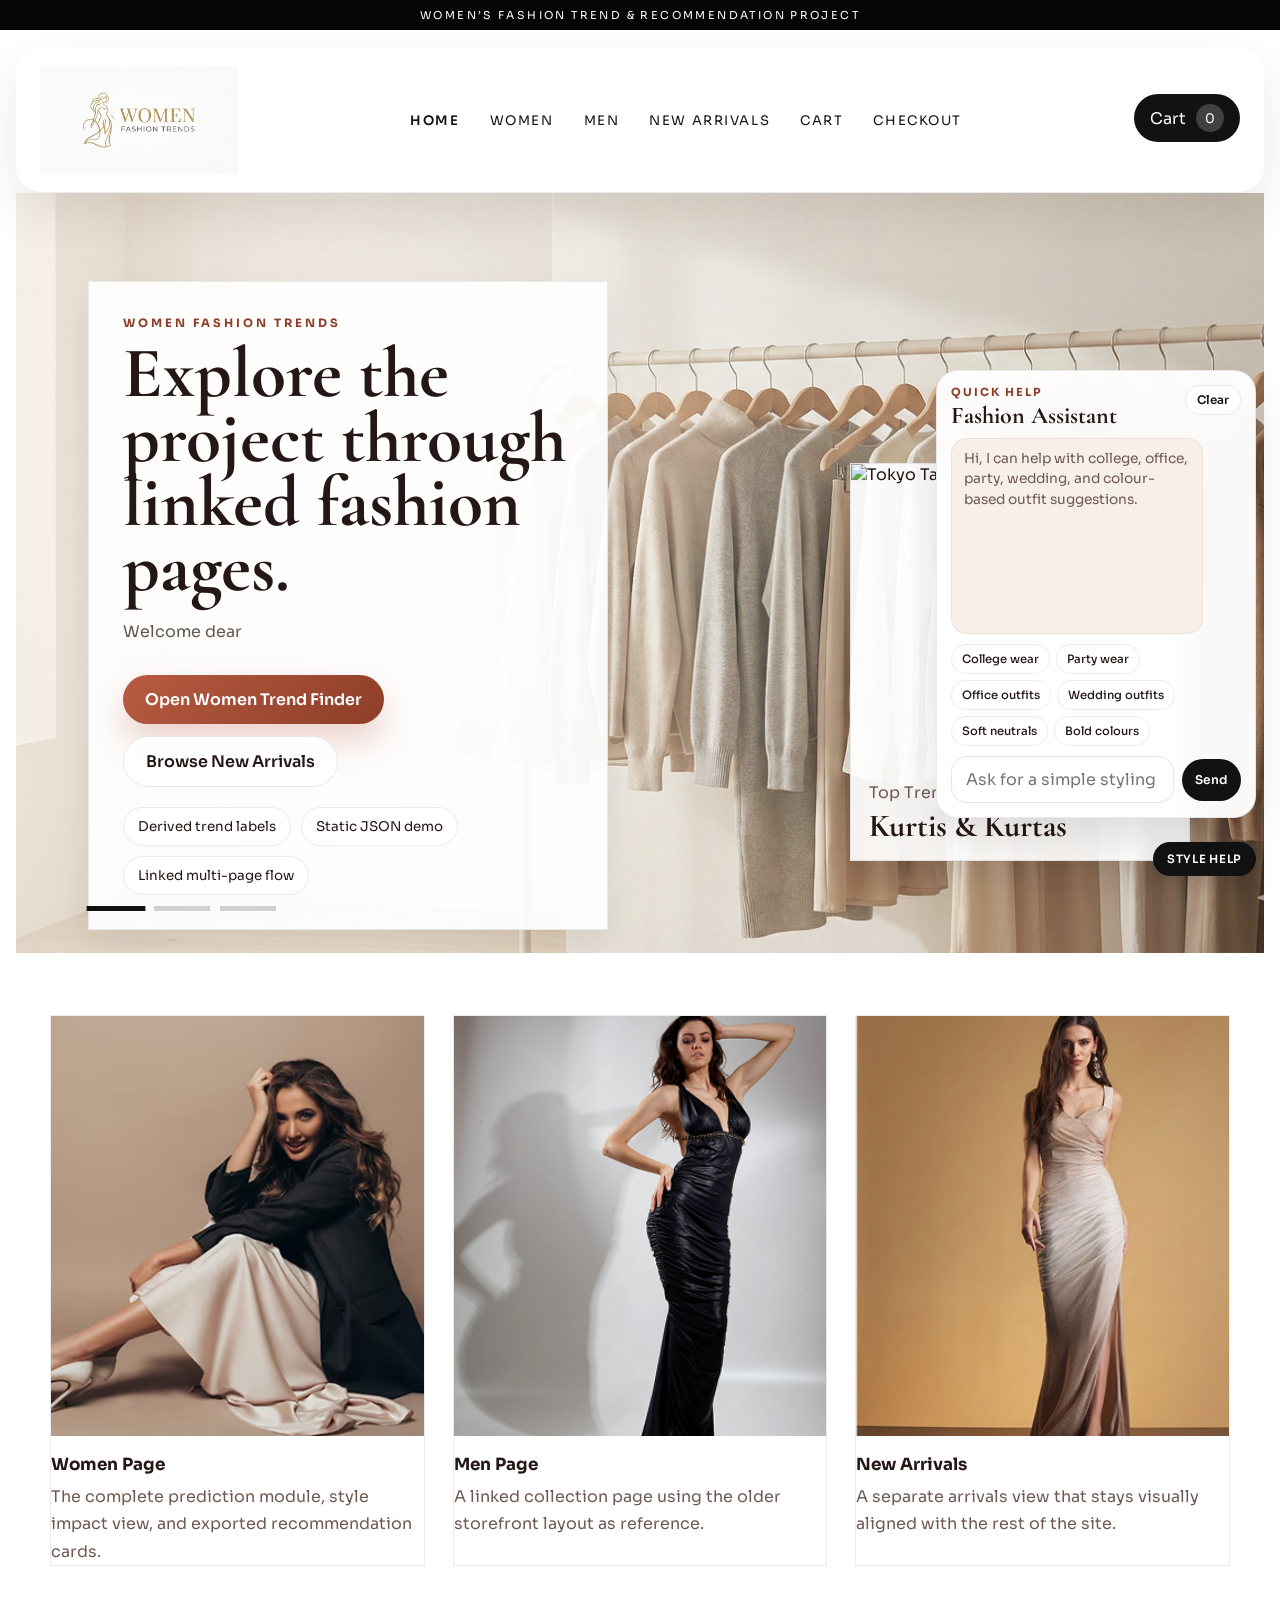
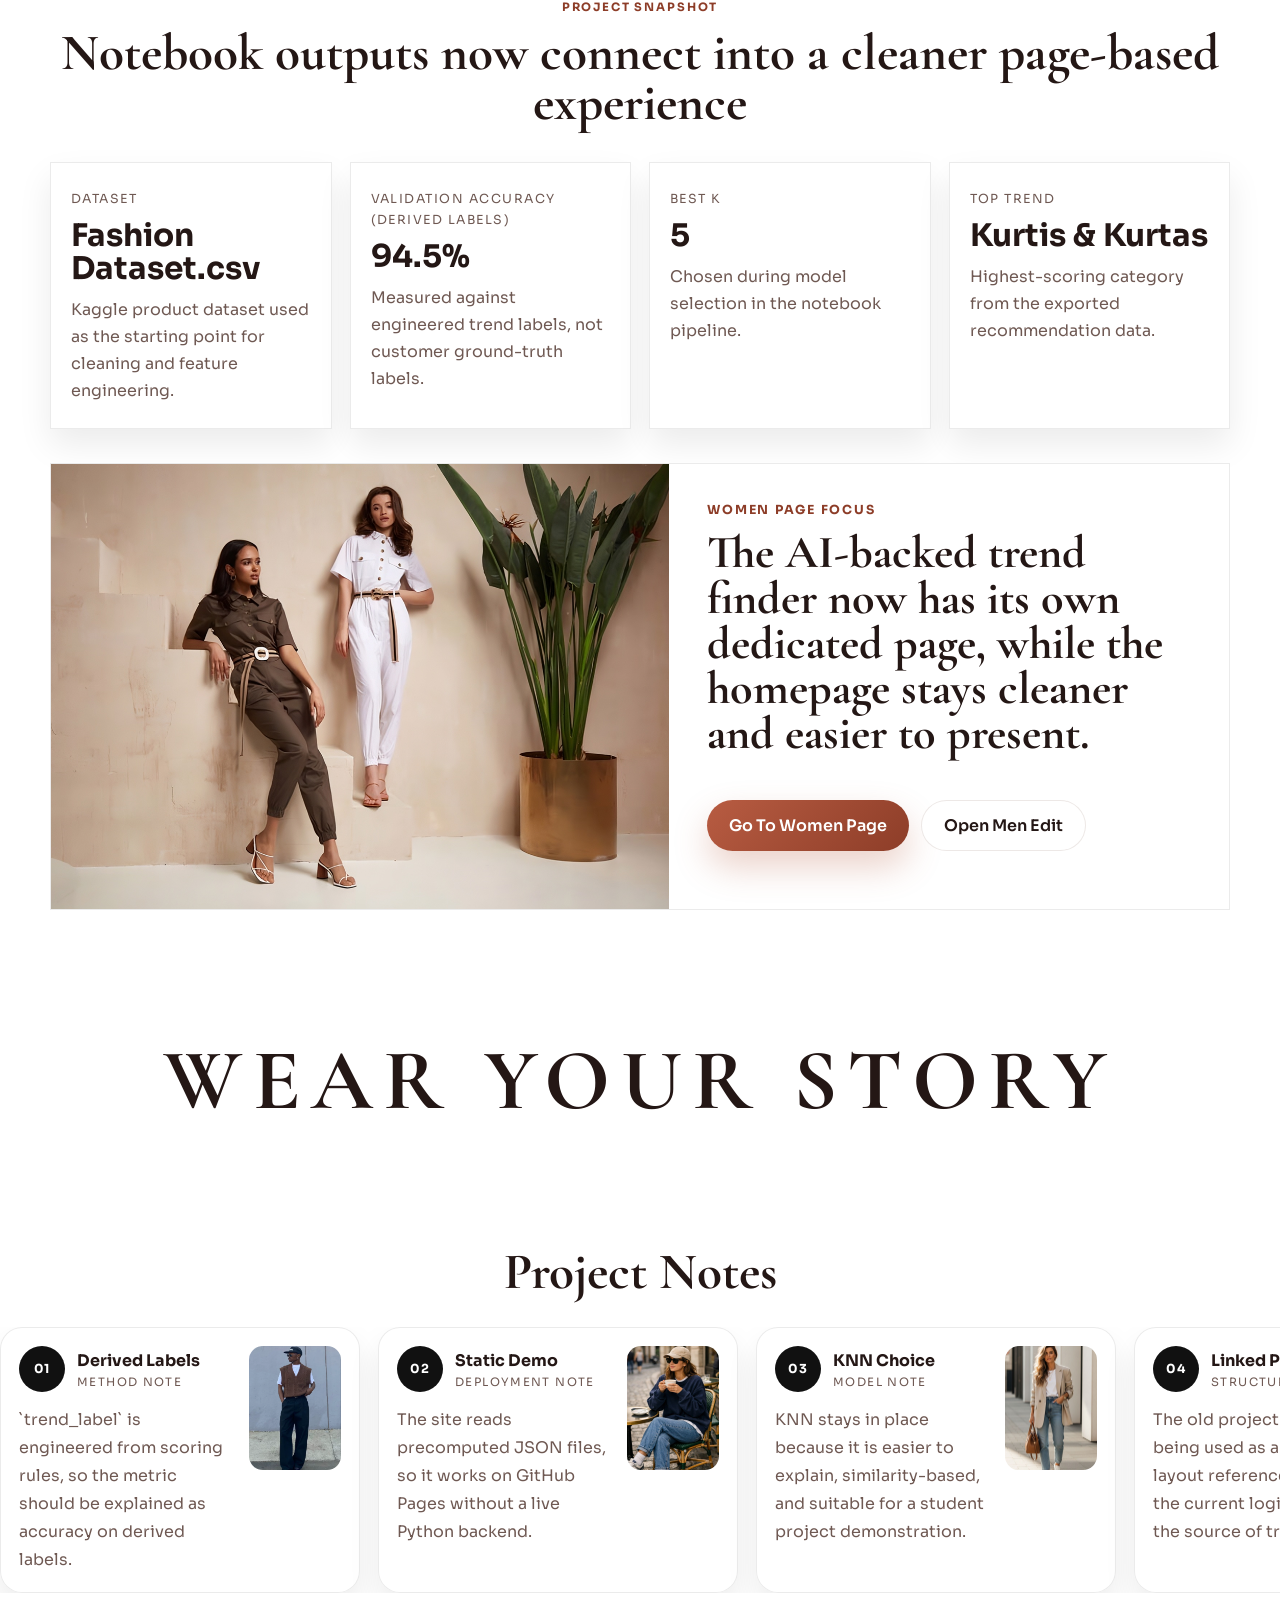
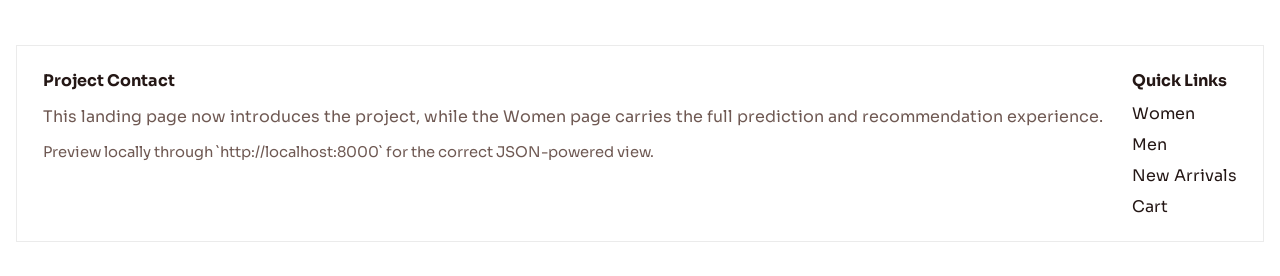
==== index.html @ 68500030 "Redirect GitHub Pages root to web app" ====
<!DOCTYPE html>
<html lang="en">
<head>
  <meta charset="UTF-8">
  <meta http-equiv="refresh" content="0; url=./web/">
  <meta name="viewport" content="width=device-width, initial-scale=1.0">
  <title>Redirecting To Women Fashion Trend Website</title>
  <script>
    window.location.replace("./web/");
  </script>
</head>
<body>
  <p>Redirecting to the website...</p>
  <p>If you are not redirected automatically, <a href="./web/">open the site here</a>.</p>
</body>
</html>
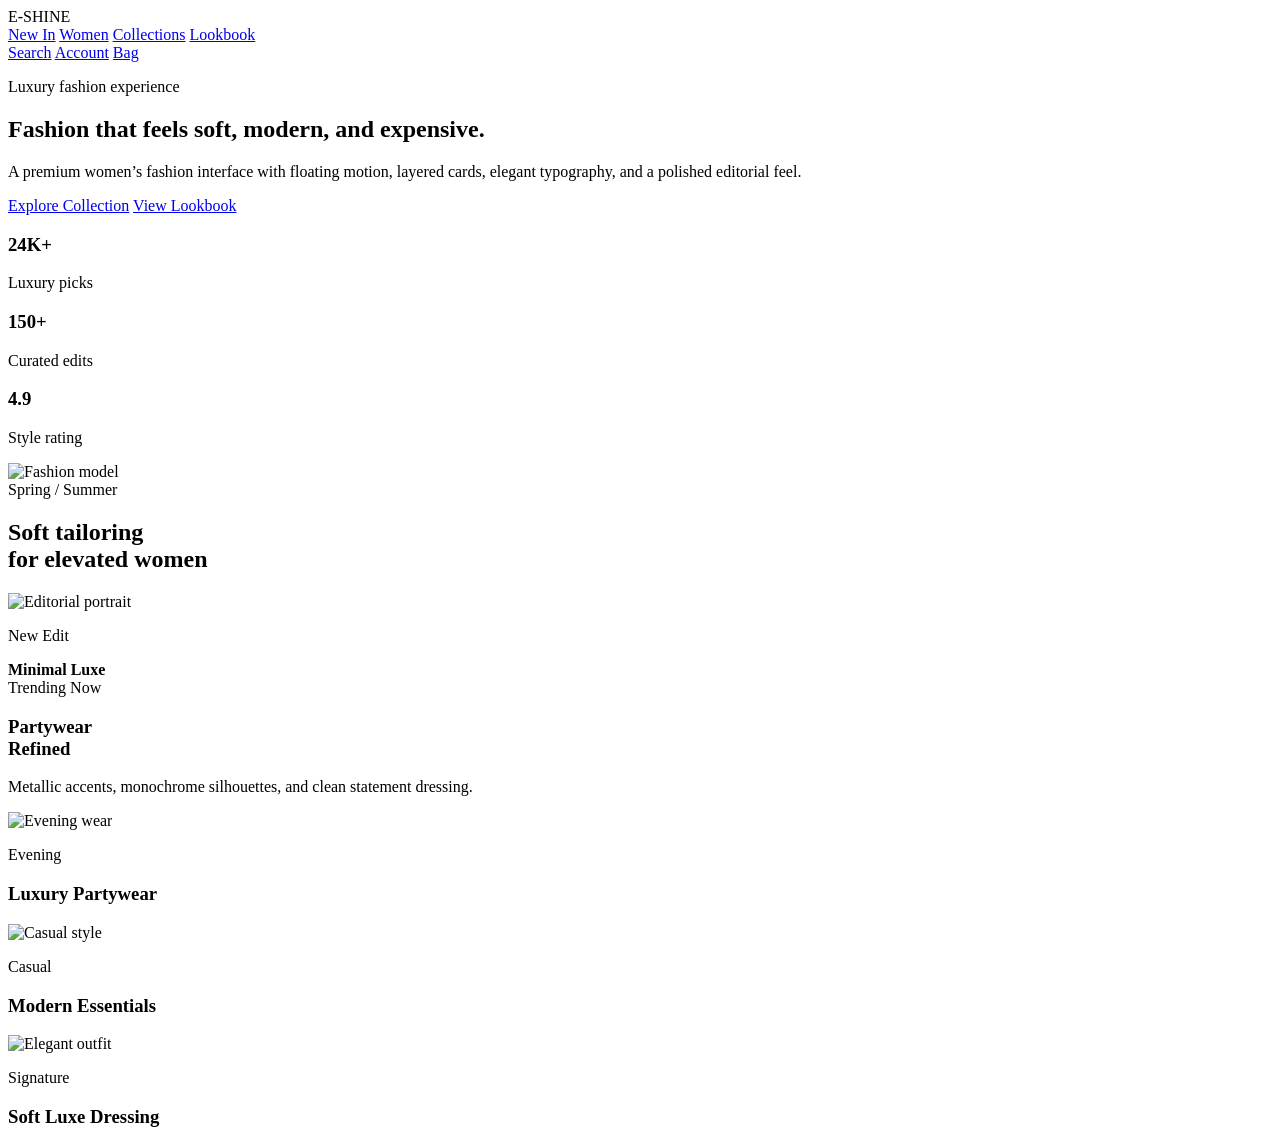
==== commit d0c53b7c: "ui change" ====
--- a/index.html
+++ b/index.html
@@ -1,16 +1,122 @@
 <!DOCTYPE html>
 <html lang="en">
 <head>
-  <meta charset="UTF-8">
-  <meta http-equiv="refresh" content="0; url=./web/">
-  <meta name="viewport" content="width=device-width, initial-scale=1.0">
-  <title>Redirecting To Women Fashion Trend Website</title>
-  <script>
-    window.location.replace("./web/");
-  </script>
+  <meta charset="UTF-8" />
+  <meta name="viewport" content="width=device-width, initial-scale=1.0" />
+  <title>E-SHINE</title>
+  <link rel="preconnect" href="https://fonts.googleapis.com">
+  <link rel="preconnect" href="https://fonts.gstatic.com" crossorigin>
+  <link href="https://fonts.googleapis.com/css2?family=Inter:wght@300;400;500;600&family=Playfair+Display:wght@500;600;700&display=swap" rel="stylesheet">
+  <link rel="stylesheet" href="style.css" />
 </head>
 <body>
-  <p>Redirecting to the website...</p>
-  <p>If you are not redirected automatically, <a href="./web/">open the site here</a>.</p>
+  <div class="page-bg">
+    <span class="orb orb-1"></span>
+    <span class="orb orb-2"></span>
+    <span class="orb orb-3"></span>
+    <span class="orb orb-4"></span>
+  </div>
+
+  <header class="navbar">
+    <div class="logo">E-SHINE</div>
+
+    <nav class="nav-links">
+      <a href="#">New In</a>
+      <a href="#">Women</a>
+      <a href="#">Collections</a>
+      <a href="#">Lookbook</a>
+    </nav>
+
+    <div class="nav-actions">
+      <a href="#">Search</a>
+      <a href="#">Account</a>
+      <a href="#">Bag</a>
+    </div>
+  </header>
+
+  <main class="hero">
+    <section class="hero-left">
+      <p class="eyebrow">Luxury fashion experience</p>
+      <h1>Fashion that feels soft, modern, and expensive.</h1>
+      <p class="hero-text">
+        A premium women’s fashion interface with floating motion, layered cards,
+        elegant typography, and a polished editorial feel.
+      </p>
+
+      <div class="hero-buttons">
+        <a href="#" class="btn btn-dark">Explore Collection</a>
+        <a href="#" class="btn btn-light">View Lookbook</a>
+      </div>
+
+      <div class="mini-stats">
+        <div>
+          <h3>24K+</h3>
+          <p>Luxury picks</p>
+        </div>
+        <div>
+          <h3>150+</h3>
+          <p>Curated edits</p>
+        </div>
+        <div>
+          <h3>4.9</h3>
+          <p>Style rating</p>
+        </div>
+      </div>
+    </section>
+
+    <section class="hero-right">
+      <div class="card-stack">
+        <article class="main-card">
+          <img src="https://images.unsplash.com/photo-1515886657613-9f3515b0c78f?auto=format&fit=crop&w=1200&q=80" alt="Fashion model" />
+          <div class="main-card-text">
+            <span>Spring / Summer</span>
+            <h2>Soft tailoring<br>for elevated women</h2>
+          </div>
+        </article>
+
+        <article class="floating-card small-card top-card">
+          <img src="https://images.unsplash.com/photo-1496747611176-843222e1e57c?auto=format&fit=crop&w=900&q=80" alt="Editorial portrait" />
+          <div>
+            <p>New Edit</p>
+            <strong>Minimal Luxe</strong>
+          </div>
+        </article>
+
+        <article class="floating-card small-card bottom-card">
+          <div class="trend-chip">Trending Now</div>
+          <h3>Partywear<br>Refined</h3>
+          <p>Metallic accents, monochrome silhouettes, and clean statement dressing.</p>
+        </article>
+      </div>
+    </section>
+  </main>
+
+  <section class="featured-grid">
+    <article class="feature-card">
+      <img src="https://images.unsplash.com/photo-1529139574466-a303027c1d8b?auto=format&fit=crop&w=900&q=80" alt="Evening wear" />
+      <div class="feature-info">
+        <p>Evening</p>
+        <h3>Luxury Partywear</h3>
+      </div>
+    </article>
+
+    <article class="feature-card">
+      <img src="https://images.unsplash.com/photo-1512436991641-6745cdb1723f?auto=format&fit=crop&w=900&q=80" alt="Casual style" />
+      <div class="feature-info">
+        <p>Casual</p>
+        <h3>Modern Essentials</h3>
+      </div>
+    </article>
+
+    <article class="feature-card">
+      <img src="https://images.unsplash.com/photo-1520975916090-3105956dac38?auto=format&fit=crop&w=900&q=80" alt="Elegant outfit" />
+      <div class="feature-info">
+        <p>Signature</p>
+        <h3>Soft Luxe Dressing</h3>
+      </div>
+    </article>
+  </section>
+
+  <script src="script.js"></script>
 </body>
 </html>
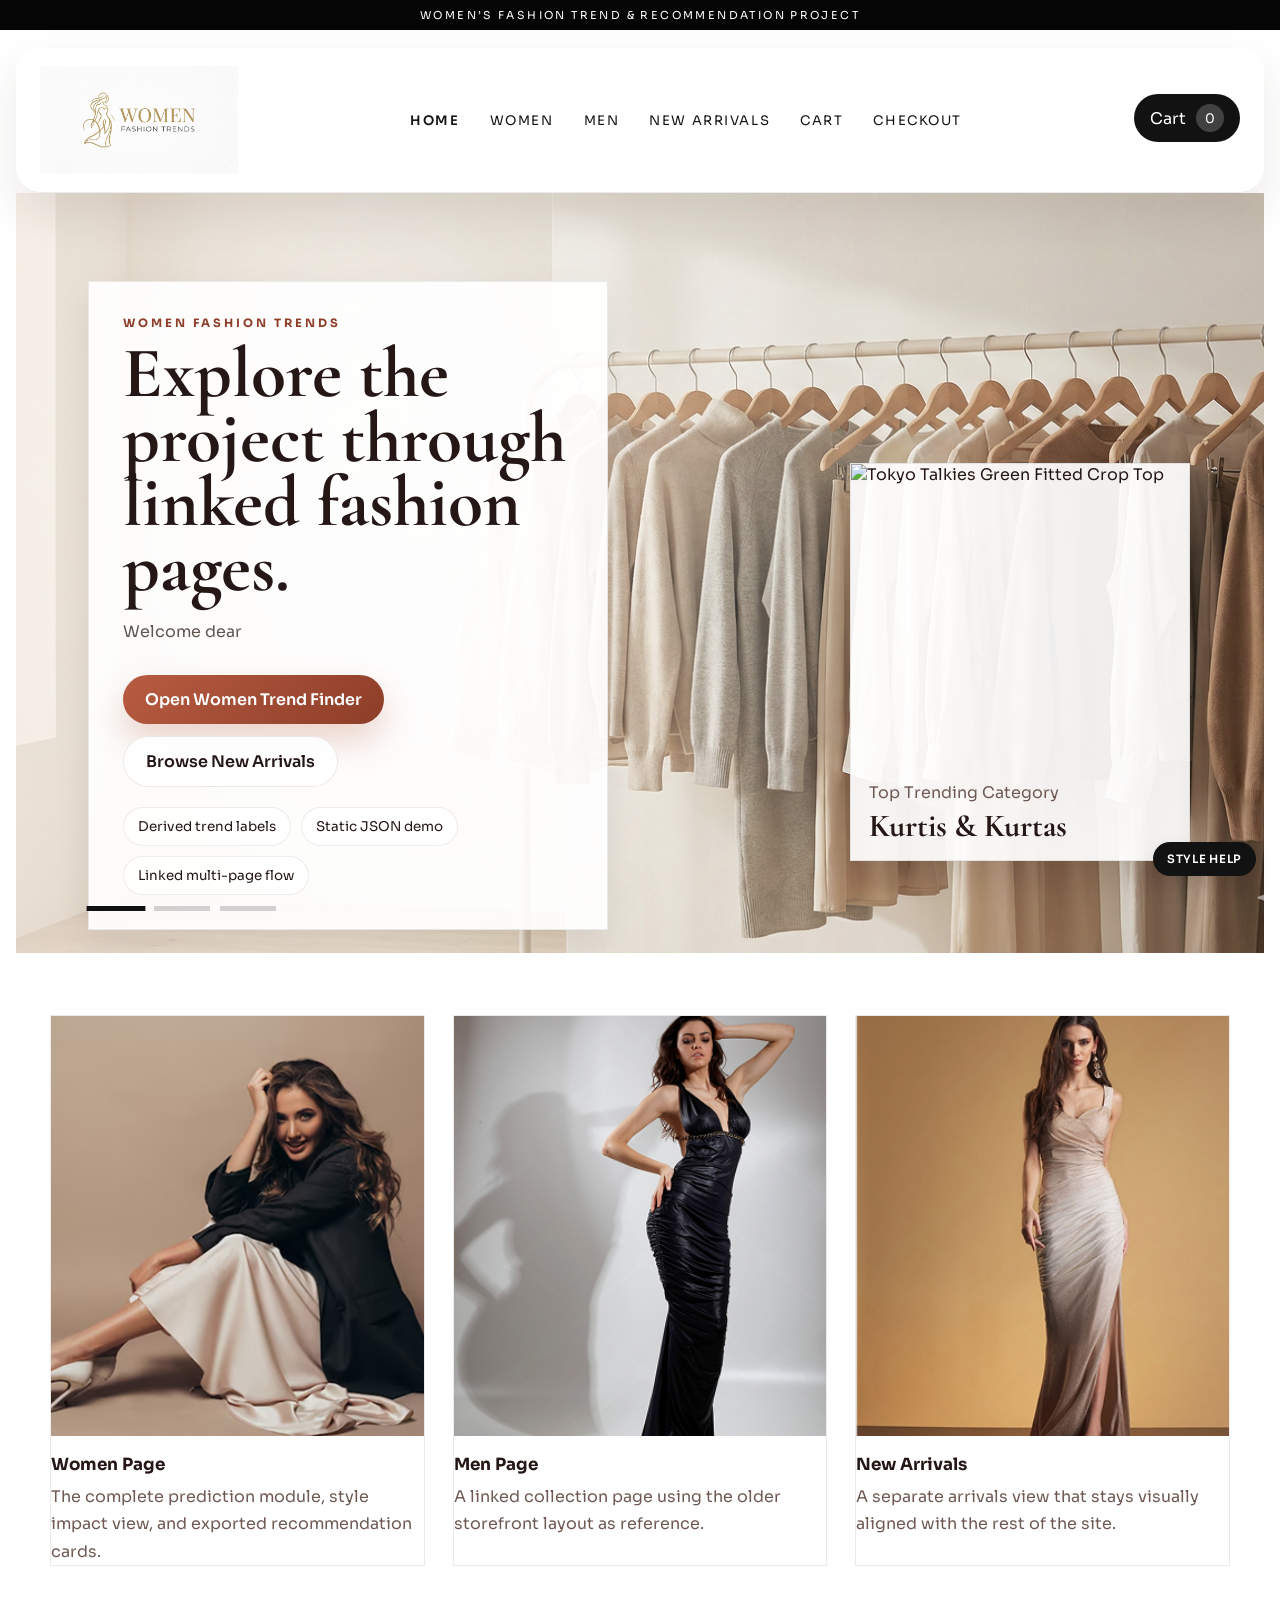
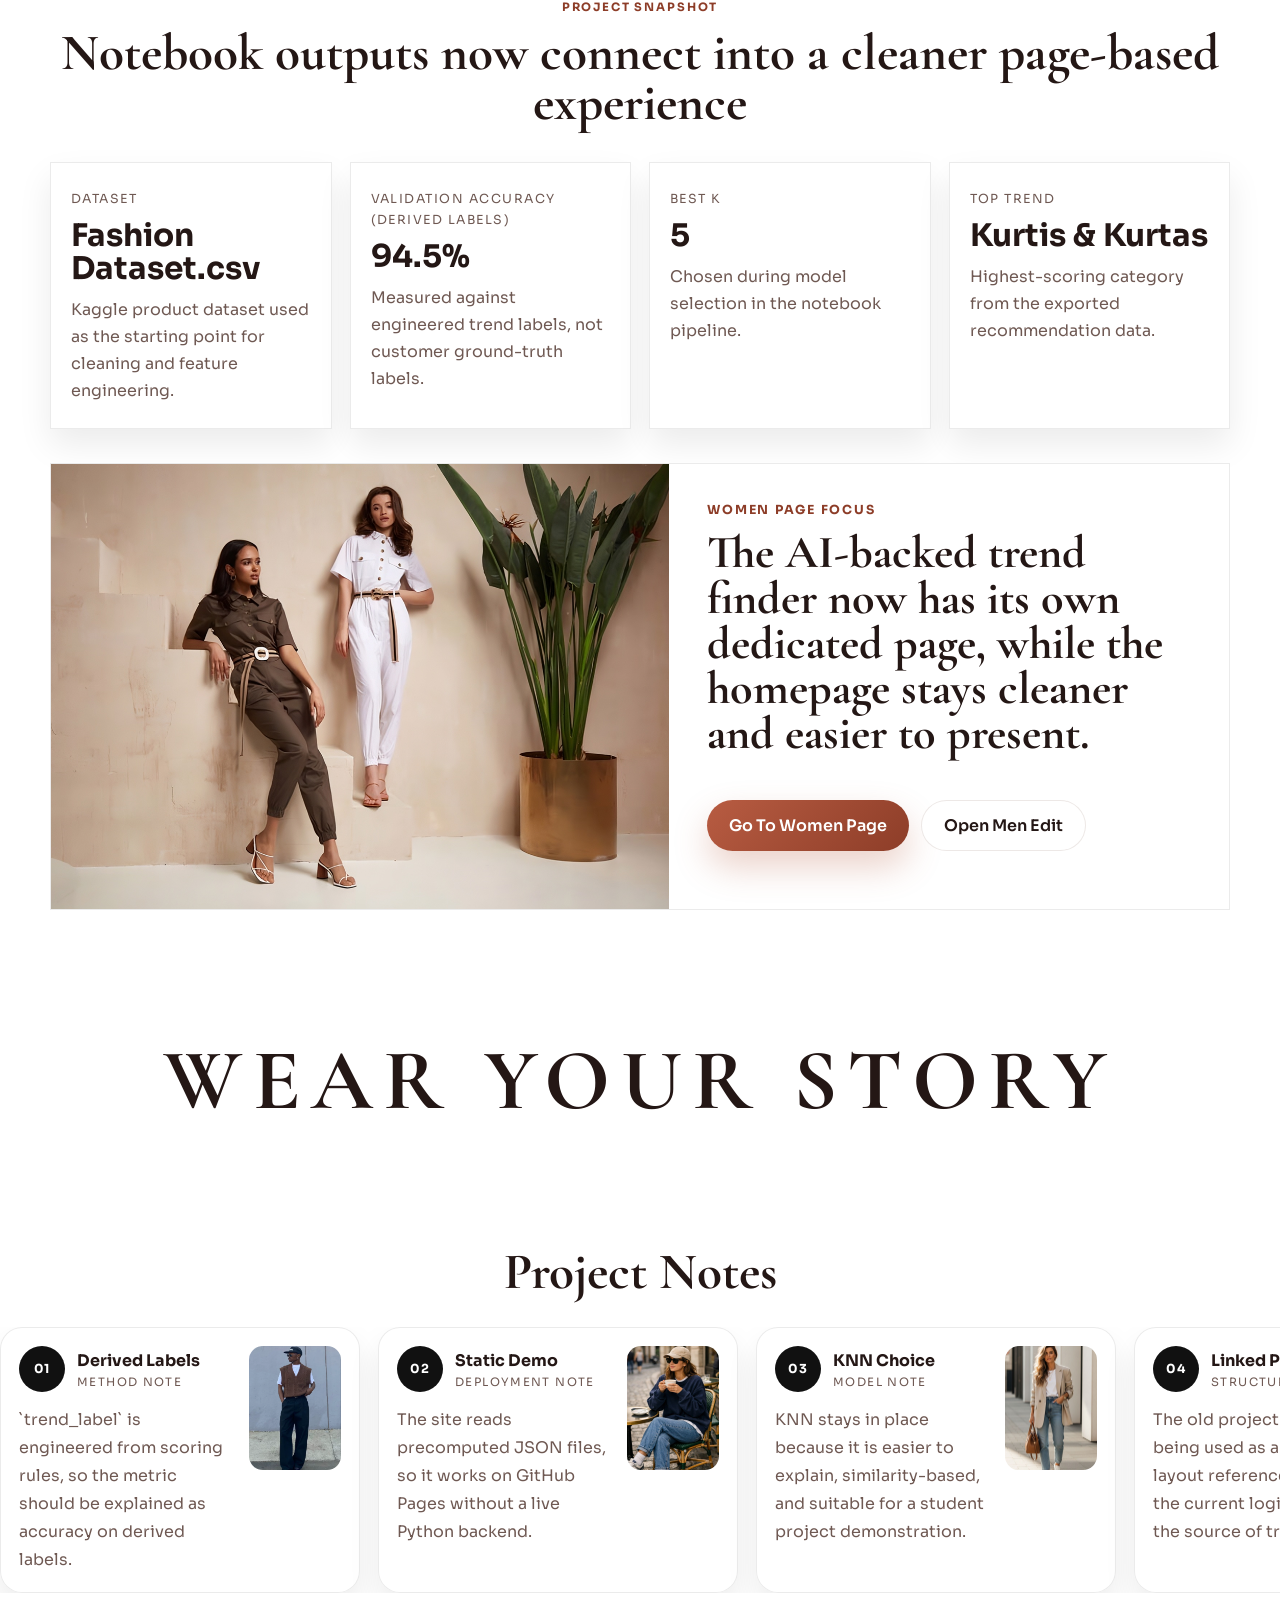
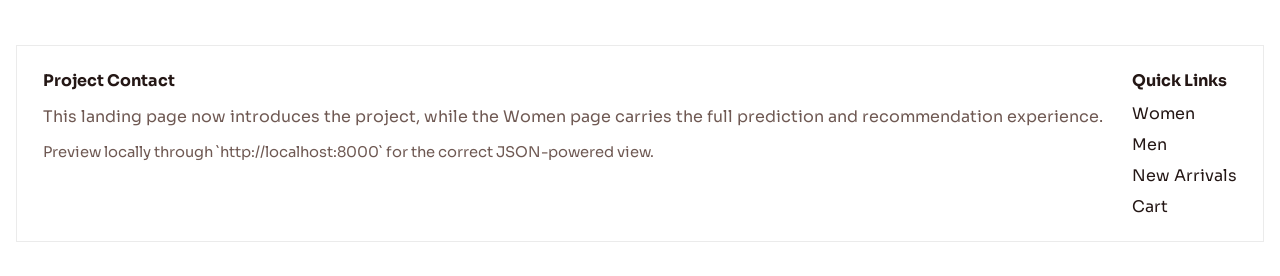
==== commit 793edd44: "Revert 'Update' and 'ui change'" ====
--- a/index.html
+++ b/index.html
@@ -1,122 +1,16 @@
 <!DOCTYPE html>
 <html lang="en">
 <head>
-  <meta charset="UTF-8" />
-  <meta name="viewport" content="width=device-width, initial-scale=1.0" />
-  <title>E-SHINE</title>
-  <link rel="preconnect" href="https://fonts.googleapis.com">
-  <link rel="preconnect" href="https://fonts.gstatic.com" crossorigin>
-  <link href="https://fonts.googleapis.com/css2?family=Inter:wght@300;400;500;600&family=Playfair+Display:wght@500;600;700&display=swap" rel="stylesheet">
-  <link rel="stylesheet" href="style.css" />
+  <meta charset="UTF-8">
+  <meta http-equiv="refresh" content="0; url=./web/">
+  <meta name="viewport" content="width=device-width, initial-scale=1.0">
+  <title>Redirecting To Women Fashion Trend Website</title>
+  <script>
+    window.location.replace("./web/");
+  </script>
 </head>
 <body>
-  <div class="page-bg">
-    <span class="orb orb-1"></span>
-    <span class="orb orb-2"></span>
-    <span class="orb orb-3"></span>
-    <span class="orb orb-4"></span>
-  </div>
-
-  <header class="navbar">
-    <div class="logo">E-SHINE</div>
-
-    <nav class="nav-links">
-      <a href="#">New In</a>
-      <a href="#">Women</a>
-      <a href="#">Collections</a>
-      <a href="#">Lookbook</a>
-    </nav>
-
-    <div class="nav-actions">
-      <a href="#">Search</a>
-      <a href="#">Account</a>
-      <a href="#">Bag</a>
-    </div>
-  </header>
-
-  <main class="hero">
-    <section class="hero-left">
-      <p class="eyebrow">Luxury fashion experience</p>
-      <h1>Fashion that feels soft, modern, and expensive.</h1>
-      <p class="hero-text">
-        A premium women’s fashion interface with floating motion, layered cards,
-        elegant typography, and a polished editorial feel.
-      </p>
-
-      <div class="hero-buttons">
-        <a href="#" class="btn btn-dark">Explore Collection</a>
-        <a href="#" class="btn btn-light">View Lookbook</a>
-      </div>
-
-      <div class="mini-stats">
-        <div>
-          <h3>24K+</h3>
-          <p>Luxury picks</p>
-        </div>
-        <div>
-          <h3>150+</h3>
-          <p>Curated edits</p>
-        </div>
-        <div>
-          <h3>4.9</h3>
-          <p>Style rating</p>
-        </div>
-      </div>
-    </section>
-
-    <section class="hero-right">
-      <div class="card-stack">
-        <article class="main-card">
-          <img src="https://images.unsplash.com/photo-1515886657613-9f3515b0c78f?auto=format&fit=crop&w=1200&q=80" alt="Fashion model" />
-          <div class="main-card-text">
-            <span>Spring / Summer</span>
-            <h2>Soft tailoring<br>for elevated women</h2>
-          </div>
-        </article>
-
-        <article class="floating-card small-card top-card">
-          <img src="https://images.unsplash.com/photo-1496747611176-843222e1e57c?auto=format&fit=crop&w=900&q=80" alt="Editorial portrait" />
-          <div>
-            <p>New Edit</p>
-            <strong>Minimal Luxe</strong>
-          </div>
-        </article>
-
-        <article class="floating-card small-card bottom-card">
-          <div class="trend-chip">Trending Now</div>
-          <h3>Partywear<br>Refined</h3>
-          <p>Metallic accents, monochrome silhouettes, and clean statement dressing.</p>
-        </article>
-      </div>
-    </section>
-  </main>
-
-  <section class="featured-grid">
-    <article class="feature-card">
-      <img src="https://images.unsplash.com/photo-1529139574466-a303027c1d8b?auto=format&fit=crop&w=900&q=80" alt="Evening wear" />
-      <div class="feature-info">
-        <p>Evening</p>
-        <h3>Luxury Partywear</h3>
-      </div>
-    </article>
-
-    <article class="feature-card">
-      <img src="https://images.unsplash.com/photo-1512436991641-6745cdb1723f?auto=format&fit=crop&w=900&q=80" alt="Casual style" />
-      <div class="feature-info">
-        <p>Casual</p>
-        <h3>Modern Essentials</h3>
-      </div>
-    </article>
-
-    <article class="feature-card">
-      <img src="https://images.unsplash.com/photo-1520975916090-3105956dac38?auto=format&fit=crop&w=900&q=80" alt="Elegant outfit" />
-      <div class="feature-info">
-        <p>Signature</p>
-        <h3>Soft Luxe Dressing</h3>
-      </div>
-    </article>
-  </section>
-
-  <script src="script.js"></script>
+  <p>Redirecting to the website...</p>
+  <p>If you are not redirected automatically, <a href="./web/">open the site here</a>.</p>
 </body>
 </html>
